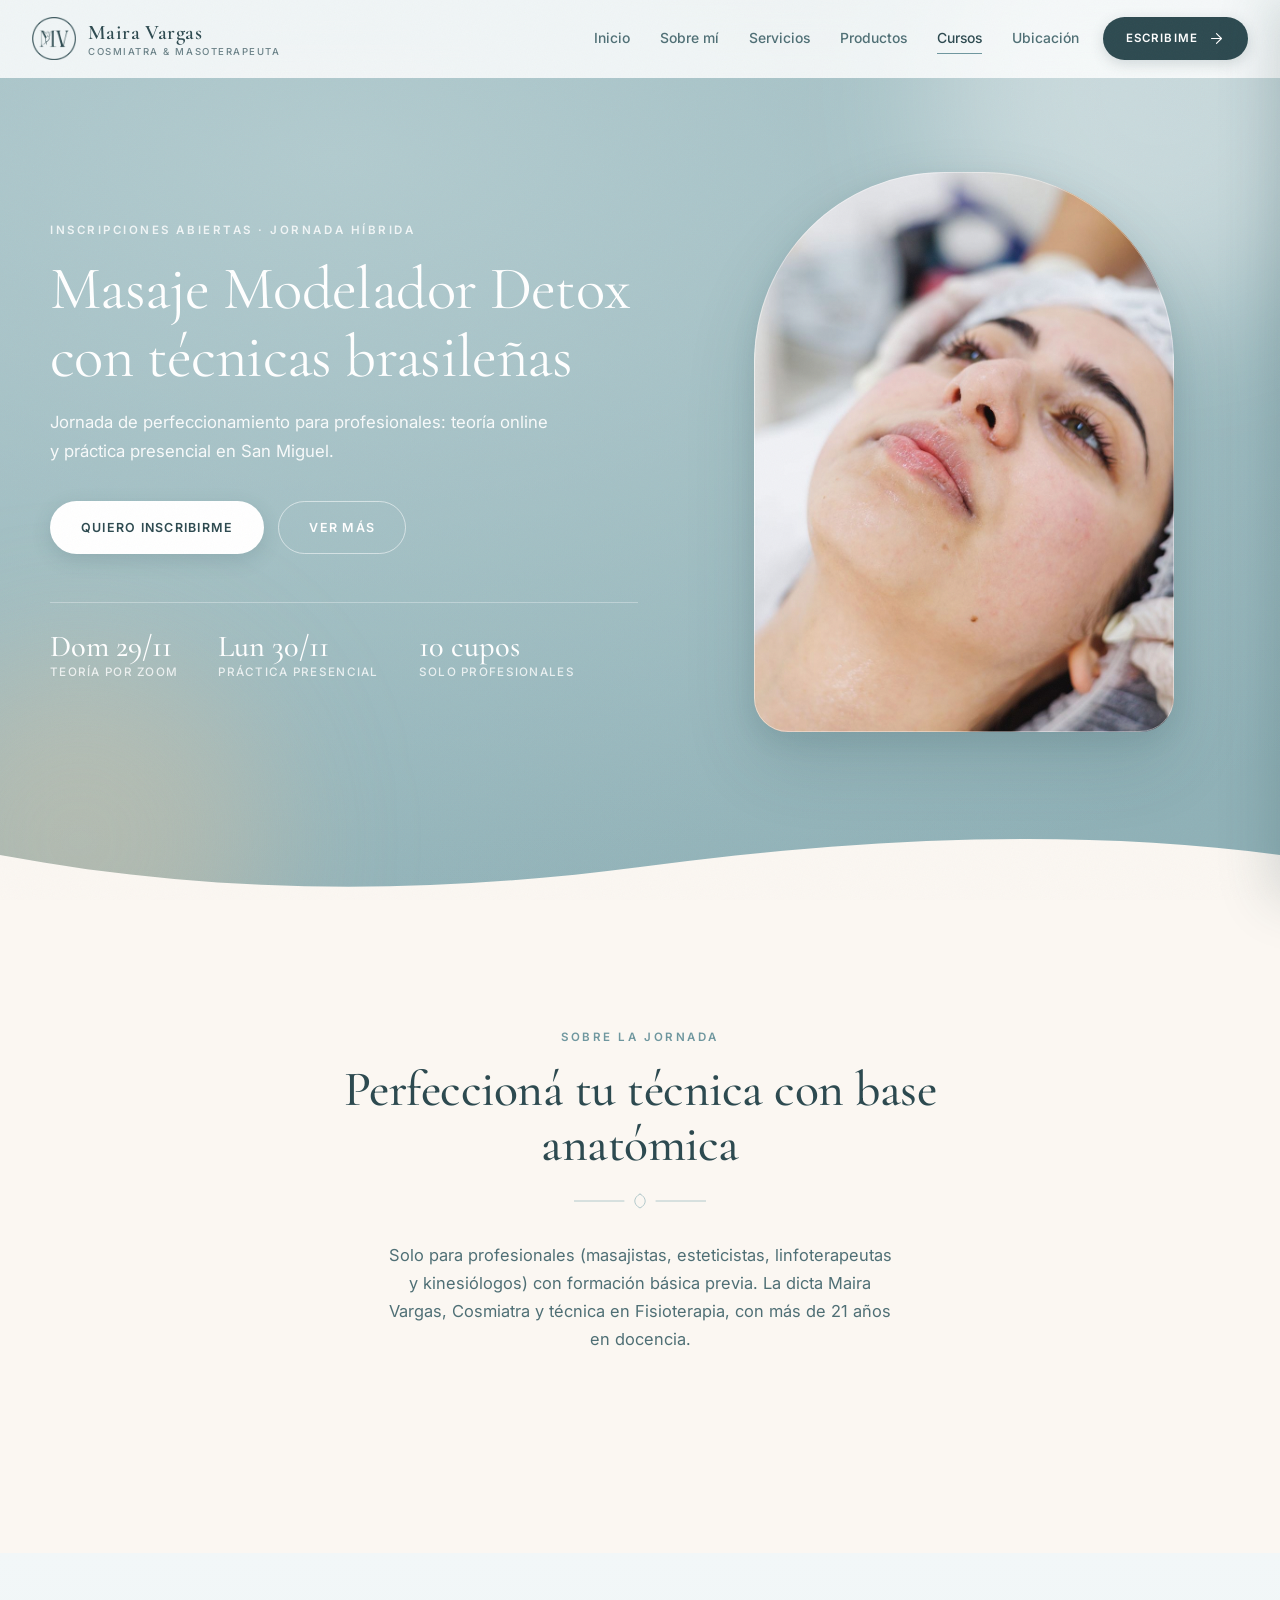
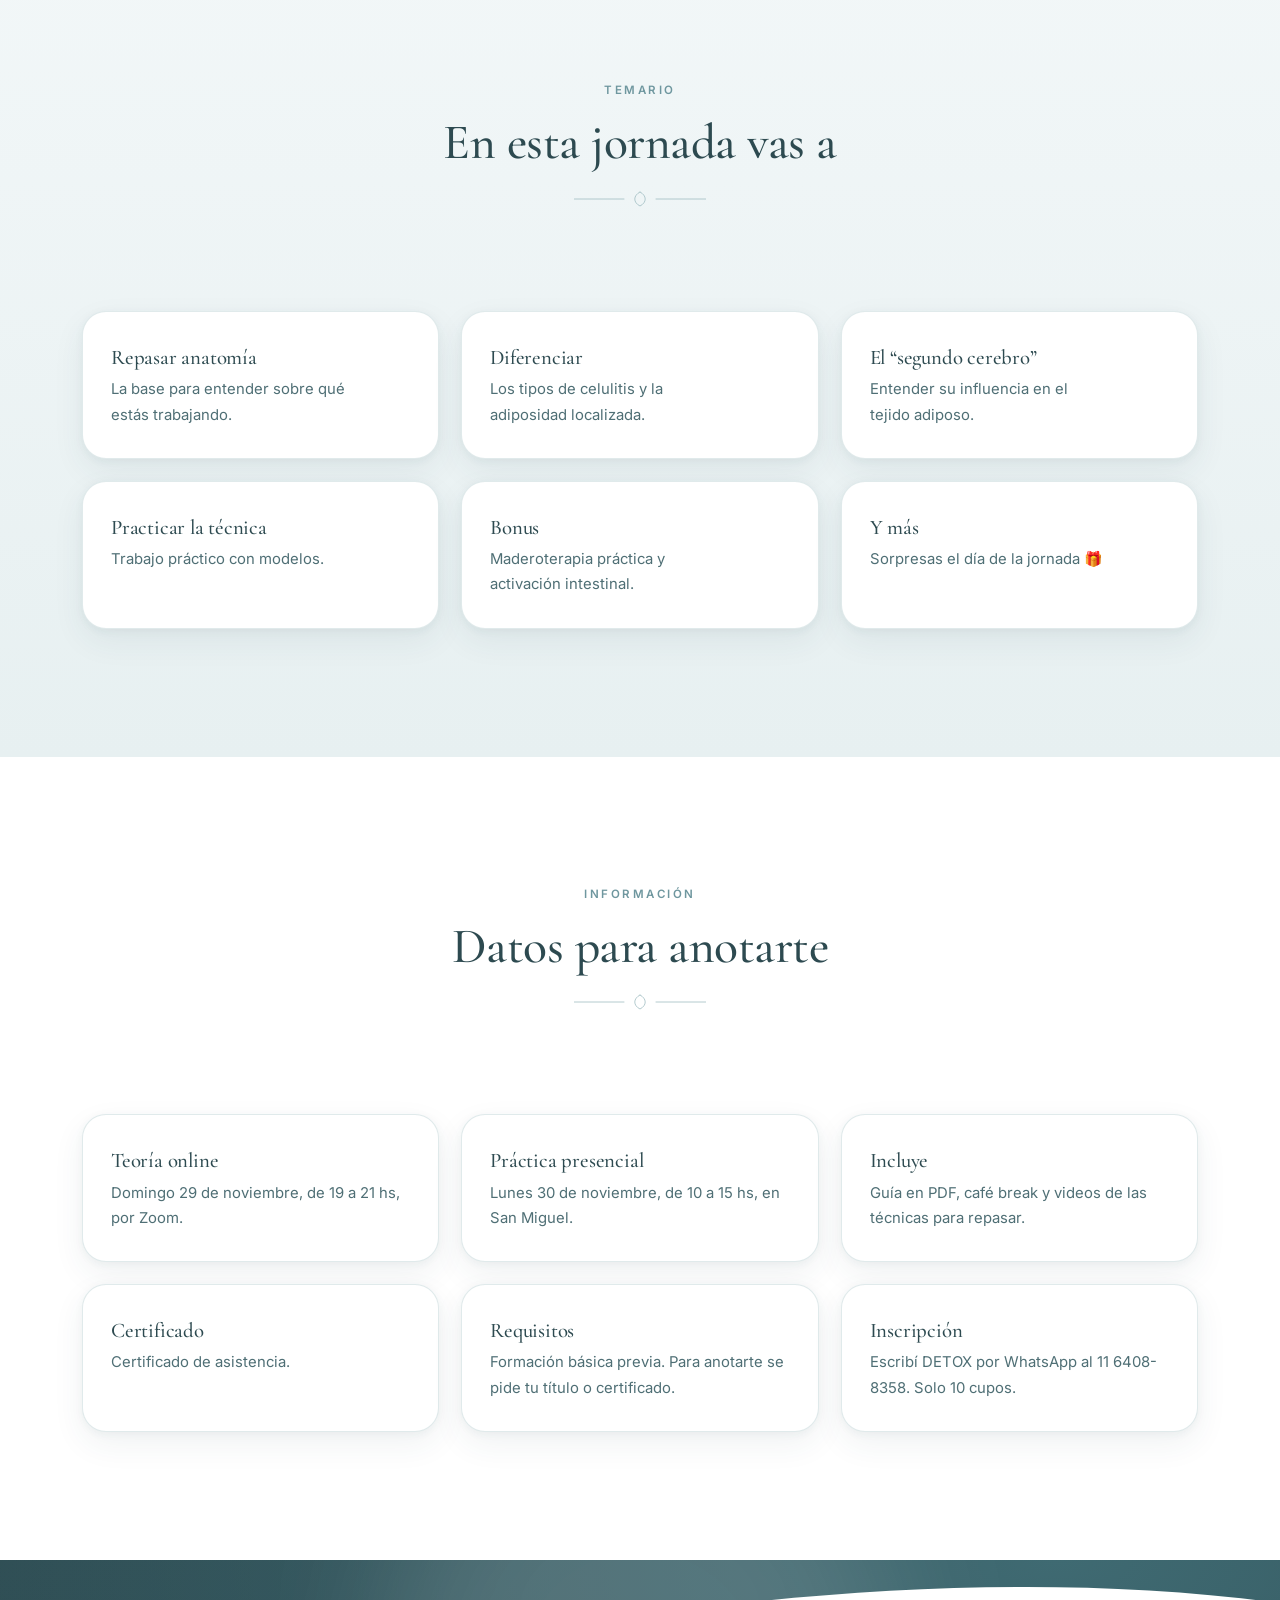
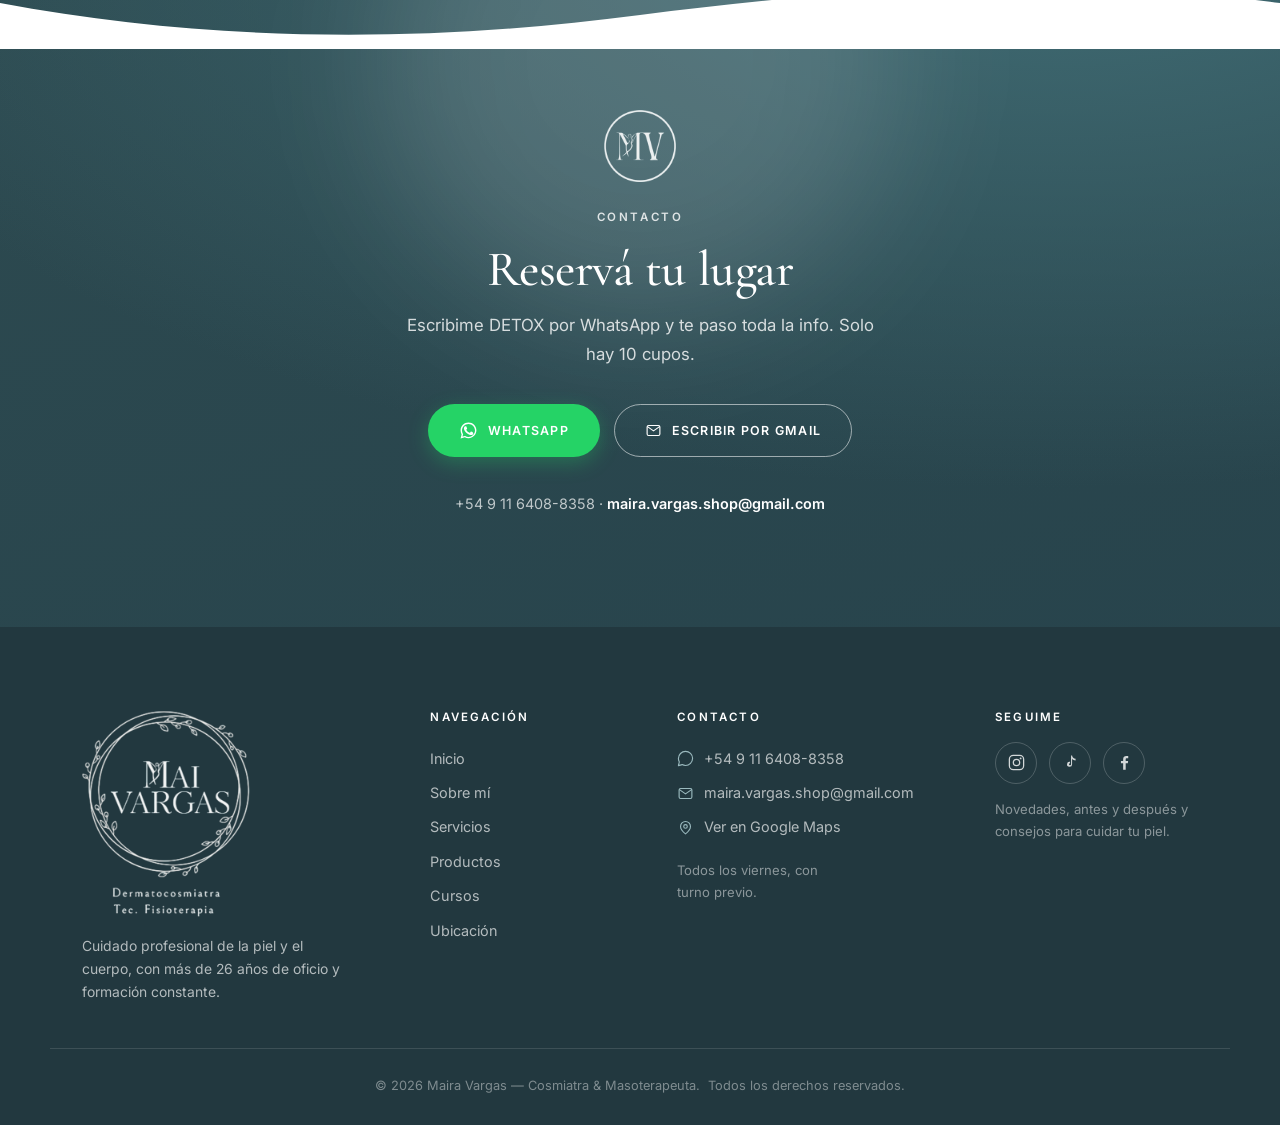
==== Frontend/cursos.html @ 57bb3c00 "Agregar pagina de cursos con la jornada Masaje Modelador Detox Nueva pagina /cursos enlazada desde e" ====
<!doctype html>
<html lang="es-AR">
  <head>
    <meta charset="UTF-8" />
    <meta name="viewport" content="width=device-width, initial-scale=1.0" />
    <title>Masaje Modelador Detox con técnicas brasileñas | Maira Vargas</title>
    <meta name="description" content="Jornada híbrida para profesionales: teoría por Zoom el 29/11 y práctica en San Miguel el 30/11. Solo 10 cupos." />
    <meta name="theme-color" content="#9AB9BE" />
    <link rel="canonical" href="https://mairavargas.netlify.app/cursos" />

    <link rel="icon" href="assets/logo/favicon-32.png" sizes="32x32" />
    <link rel="icon" href="assets/logo/icono-512.png" sizes="512x512" />
    <link rel="apple-touch-icon" href="assets/logo/apple-touch-icon.png" />

    <!-- Vista previa al compartir el link (WhatsApp, Instagram, Facebook) -->
    <meta property="og:type" content="website" />
    <meta property="og:site_name" content="Maira Vargas — Cosmiatra" />
    <meta property="og:url" content="https://mairavargas.netlify.app/cursos" />
    <meta property="og:title" content="Inscripciones abiertas: Masaje Modelador Detox" />
    <meta property="og:description" content="Jornada híbrida para profesionales: teoría por Zoom el 29/11 y práctica en San Miguel el 30/11. Solo 10 cupos." />
    <meta property="og:image" content="https://mairavargas.netlify.app/assets/logo/og.png" />
    <meta property="og:locale" content="es_AR" />
    <meta name="twitter:card" content="summary_large_image" />

    <link rel="preconnect" href="https://fonts.googleapis.com" />
    <link rel="preconnect" href="https://fonts.gstatic.com" crossorigin />
    <link
      href="https://fonts.googleapis.com/css2?family=Cormorant+Garamond:wght@300;400;500;600&family=Inter:wght@400;500;600;700&display=swap"
      rel="stylesheet"
    />
    <link rel="stylesheet" href="css/style.css" />

    <noscript>
      <style>
        .animar {
          opacity: 1 !important;
          transform: none !important;
        }
      </style>
    </noscript>
  </head>

  <body
    data-wa-mensaje="DETOX. ¡Hola Maira! Quiero información sobre la jornada de Masaje Modelador Detox."
    data-mail-asunto="Jornada Masaje Modelador Detox"
  >
    <!-- Barra fina que marca cuánto llevás leído de la página -->
    <div class="progreso" id="progreso" aria-hidden="true"></div>

    <!-- ============ CABECERA ============ -->
    <header class="cabecera" id="cabecera">
      <a href="index.html" class="marca" aria-label="Maira Vargas — inicio">
        <img
          src="assets/logo/mv-marca.png"
          alt=""
          class="marca__iso"
          width="44"
          height="44"
        />
        <span class="marca__texto">
          <strong>Maira Vargas</strong>
          <small>Cosmiatra &amp; Masoterapeuta</small>
        </span>
      </a>

      <nav class="nav-escritorio" aria-label="Principal">
        <a href="index.html#inicio">Inicio</a>
        <a href="index.html#biografia">Sobre mí</a>
        <a href="index.html#servicios">Servicios</a>
        <a href="index.html#productos">Productos</a>
        <a href="cursos.html" class="activo" aria-current="page">Cursos</a>
        <a href="index.html#ubicacion">Ubicación</a>
      </nav>

      <a class="btn btn--chico btn--primario nav-cta" data-wa>
        Escribime
        <svg class="btn__ico" viewBox="0 0 24 24" aria-hidden="true">
          <path d="M5 12h13M12 5l7 7-7 7" />
        </svg>
      </a>

      <button
        class="hamburguesa"
        id="btn-menu"
        aria-label="Abrir menú"
        aria-expanded="false"
        aria-controls="panel-movil"
      >
        <span></span><span></span><span></span>
      </button>
    </header>

    <!-- ============ MENÚ MÓVIL ============ -->
    <aside class="panel-movil" id="panel-movil" aria-label="Menú">
      <button
        class="panel-movil__cerrar"
        id="btn-cerrar"
        aria-label="Cerrar menú"
      >
        <svg viewBox="0 0 24 24" aria-hidden="true">
          <path d="M6 6l12 12M18 6L6 18" />
        </svg>
      </button>
      <nav>
        <a href="index.html#inicio">Inicio</a>
        <a href="index.html#biografia">Sobre mí</a>
        <a href="index.html#servicios">Servicios</a>
        <a href="index.html#productos">Productos</a>
        <a href="cursos.html" class="activo" aria-current="page">Cursos</a>
        <a href="index.html#ubicacion">Ubicación</a>
        <a href="#contacto">Contacto</a>
      </nav>
      <a class="btn btn--primario btn--bloque" data-wa>
        Escribime por WhatsApp
      </a>
      <div class="redes">
        <a
          href="https://www.instagram.com/mai.vargas_/"
          target="_blank"
          rel="noopener"
          aria-label="Instagram de Maira Vargas"
        >
          <svg viewBox="0 0 24 24" aria-hidden="true">
            <rect x="3" y="3" width="18" height="18" rx="5" />
            <circle cx="12" cy="12" r="4" />
            <circle
              cx="17.2"
              cy="6.8"
              r="1.2"
              fill="currentColor"
              stroke="none"
            />
          </svg>
        </a>

        <a
          href="https://www.tiktok.com/@maira.vargas70"
          target="_blank"
          rel="noopener"
          aria-label="TikTok de Maira Vargas"
        >
          <svg viewBox="0 0 24 24" aria-hidden="true">
            <path
              d="M14 3v11.2a3.2 3.2 0 11-2.6-3.15V13a1.3 1.3 0 100 2.6 1.3 1.3 0 001.3-1.3V3h1.3z"
              fill="currentColor"
              stroke="none"
            />
            <path
              d="M14 3c.4 2.4 2 4 4.4 4.2v2.2C16.6 9.3 15 8.6 14 7.5"
              fill="currentColor"
              stroke="none"
            />
          </svg>
        </a>

        <a
          href="https://www.facebook.com/share/17zSzBEvKM/"
          target="_blank"
          rel="noopener"
          aria-label="Facebook de Maira Vargas"
        >
          <svg viewBox="0 0 24 24" aria-hidden="true">
            <path
              d="M13.5 21v-8h2.7l.4-3h-3.1V8.1c0-.9.3-1.5 1.5-1.5h1.7V3.9c-.3 0-1.3-.1-2.4-.1-2.4 0-4 1.5-4 4.1V10H7.5v3h2.8v8h3.2z"
              fill="currentColor"
              stroke="none"
            />
          </svg>
        </a>
      </div>
    </aside>
    <div class="velo" id="velo"></div>

    <main>
      <!-- ============ PORTADA DEL CURSO ============ -->
      <section id="inicio" class="hero hero--curso">
        <span class="mancha mancha--a" aria-hidden="true"></span>
        <span class="mancha mancha--b" aria-hidden="true"></span>

        <div class="hero__inner">
          <div class="hero__texto animar animar--izq">
            <p class="ancla ancla--claro">Inscripciones abiertas · Jornada híbrida</p>
            <h1 data-revelar>Masaje Modelador Detox con técnicas brasileñas</h1>
            <p class="hero__bajada">
              Jornada de perfeccionamiento para profesionales: teoría online y práctica presencial en San Miguel.
            </p>

            <div class="hero__acciones">
              <a class="btn btn--claro" data-wa>Quiero inscribirme</a>
              <a class="btn btn--fantasma" href="#curso">Ver más</a>
            </div>

            <ul class="hero__datos">
              <li><strong>Dom 29/11</strong><span>teoría por Zoom</span></li>
              <li><strong>Lun 30/11</strong><span>práctica presencial</span></li>
              <li><strong>10 cupos</strong><span>solo profesionales</span></li>
            </ul>
          </div>

          <div class="hero__figura animar animar--der">
            <div class="marco" data-parallax="0.05">
              <!-- Foto provisoria: cambiar por la del curso -->
              <img
                src="assets/images/servicios-tratamiento.jpg"
                alt="Tratamiento profesional en camilla"
                width="900"
                height="1350"
                fetchpriority="high"
                decoding="async"
              />
            </div>
          </div>
        </div>

        <svg class="onda onda--abajo" viewBox="0 0 1440 90" preserveAspectRatio="none" aria-hidden="true">
          <path d="M0 90V44c240 40 480 40 720 12s480-40 720-12v46z" />
        </svg>
      </section>

      <!-- ============ SOBRE EL CURSO ============ -->
      <section id="curso" class="banda banda--crema">
        <div class="contenedor">
          <header class="titulo-seccion animar">
            <p class="ancla">Sobre la jornada</p>
            <h2 data-revelar>Perfeccioná tu técnica con base anatómica</h2>
            <svg class="ornamento ornamento--centro" viewBox="0 0 132 16" aria-hidden="true">
              <path d="M0 8h50M82 8h50" pathLength="1" />
              <path d="M66 1c-7 3.5-7 10.5 0 14 7-3.5 7-10.5 0-14z" pathLength="1" />
            </svg>
            <p class="titulo-seccion__bajada">
              Solo para profesionales (masajistas, esteticistas, linfoterapeutas y
              kinesiólogos) con formación básica previa. La dicta Maira Vargas,
              Cosmiatra y técnica en Fisioterapia, con más de 21 años en docencia.
            </p>
          </header>
        </div>
      </section>

      <!-- ============ TEMARIO ============ -->
      <section id="temario" class="banda banda--sage">
        <div class="contenedor">
          <header class="titulo-seccion animar">
            <p class="ancla">Temario</p>
            <h2 data-revelar>En esta jornada vas a</h2>
            <svg class="ornamento ornamento--centro" viewBox="0 0 132 16" aria-hidden="true">
              <path d="M0 8h50M82 8h50" pathLength="1" />
              <path d="M66 1c-7 3.5-7 10.5 0 14 7-3.5 7-10.5 0-14z" pathLength="1" />
            </svg>
          </header>

          <ul class="grilla-servicios">
            <li class="servicio animar animar--sube">
              <h3>Repasar anatomía</h3>
              <p>La base para entender sobre qué estás trabajando.</p>
            </li>
            <li class="servicio animar animar--sube">
              <h3>Diferenciar</h3>
              <p>Los tipos de celulitis y la adiposidad localizada.</p>
            </li>
            <li class="servicio animar animar--sube">
              <h3>El “segundo cerebro”</h3>
              <p>Entender su influencia en el tejido adiposo.</p>
            </li>
            <li class="servicio animar animar--sube">
              <h3>Practicar la técnica</h3>
              <p>Trabajo práctico con modelos.</p>
            </li>
            <li class="servicio animar animar--sube">
              <h3>Bonus</h3>
              <p>Maderoterapia práctica y activación intestinal.</p>
            </li>
            <li class="servicio animar animar--sube">
              <h3>Y más</h3>
              <p>Sorpresas el día de la jornada 🎁</p>
            </li>
          </ul>
        </div>
      </section>

      <!-- ============ DATOS PRÁCTICOS ============ -->
      <section id="datos" class="banda banda--blanca">
        <div class="contenedor">
          <header class="titulo-seccion animar">
            <p class="ancla">Información</p>
            <h2 data-revelar>Datos para anotarte</h2>
            <svg class="ornamento ornamento--centro" viewBox="0 0 132 16" aria-hidden="true">
              <path d="M0 8h50M82 8h50" pathLength="1" />
              <path d="M66 1c-7 3.5-7 10.5 0 14 7-3.5 7-10.5 0-14z" pathLength="1" />
            </svg>
          </header>

          <ul class="grilla-servicios">
            <li class="servicio animar animar--sube">
              <h3>Teoría online</h3>
              <p>Domingo 29 de noviembre, de 19 a 21 hs, por Zoom.</p>
            </li>
            <li class="servicio animar animar--sube">
              <h3>Práctica presencial</h3>
              <p>Lunes 30 de noviembre, de 10 a 15 hs, en San Miguel.</p>
            </li>
            <li class="servicio animar animar--sube">
              <h3>Incluye</h3>
              <p>Guía en PDF, café break y videos de las técnicas para repasar.</p>
            </li>
            <li class="servicio animar animar--sube">
              <h3>Certificado</h3>
              <p>Certificado de asistencia.</p>
            </li>
            <li class="servicio animar animar--sube">
              <h3>Requisitos</h3>
              <p>Formación básica previa. Para anotarte se pide tu título o certificado.</p>
            </li>
            <li class="servicio animar animar--sube">
              <h3>Inscripción</h3>
              <p>Escribí DETOX por WhatsApp al 11 6408-8358. Solo 10 cupos.</p>
            </li>
          </ul>
        </div>
      </section>

      <!-- ============ CONTACTO ============ -->
      <section id="contacto" class="contacto">
        <span class="mancha mancha--e" aria-hidden="true"></span>
        <svg
          class="onda onda--arriba"
          viewBox="0 0 1440 90"
          preserveAspectRatio="none"
          aria-hidden="true"
        >
          <path d="M0 0v46c240-40 480-40 720-12s480 40 720 12V0z" />
        </svg>

        <div class="contacto__inner animar">
          <img
            src="assets/logo/mv-blanco.png"
            alt=""
            class="contacto__iso"
            width="72"
            height="72"
            loading="lazy"
          />
          <p class="ancla ancla--claro">Contacto</p>
          <h2 data-revelar>Reservá tu lugar</h2>
          <p class="contacto__bajada">
            Escribime DETOX por WhatsApp y te paso toda la info. Solo hay 10 cupos.
          </p>

          <div class="contacto__acciones">
            <a class="btn btn--wa" data-wa>
              <svg class="ico-wa" viewBox="0 0 24 24" aria-hidden="true">
                <path
                  d="M17.5 14.4c-.3-.2-1.7-.9-2-1-.3-.1-.5-.1-.7.1-.2.3-.7 1-.9 1.2-.2.2-.3.2-.6.1-1.7-.9-2.9-1.6-4-3.5-.3-.5.3-.5.9-1.6.1-.2 0-.4 0-.5s-.7-1.6-.9-2.2c-.2-.6-.5-.5-.7-.5h-.6c-.2 0-.5.1-.8.4-.3.3-1 1-1 2.5s1.1 2.9 1.2 3.1c.1.2 2.1 3.2 5.1 4.5 1.9.8 2.6.9 3.5.7.6-.1 1.7-.7 1.9-1.3.2-.7.2-1.2.2-1.3-.1-.2-.3-.2-.6-.4z"
                />
                <path
                  d="M12 2C6.5 2 2 6.5 2 12c0 1.8.5 3.4 1.3 4.9L2 22l5.3-1.4c1.4.8 3 1.2 4.7 1.2 5.5 0 10-4.5 10-10S17.5 2 12 2zm0 18.2c-1.5 0-3-.4-4.2-1.2l-.3-.2-3.1.8.8-3-.2-.3C4.2 15 3.8 13.5 3.8 12c0-4.5 3.7-8.2 8.2-8.2s8.2 3.7 8.2 8.2-3.7 8.2-8.2 8.2z"
                />
              </svg>
              WhatsApp
            </a>

            <a class="btn btn--fantasma" data-mail>
              <svg
                class="btn__ico btn__ico--fijo"
                viewBox="0 0 24 24"
                aria-hidden="true"
              >
                <rect x="3" y="5" width="18" height="14" rx="2" />
                <path d="M3.5 6.5l8.5 6 8.5-6" />
              </svg>
              Escribir por Gmail
            </a>
          </div>

          <p class="contacto__pie">
            <span data-wa-texto></span> ·
            <a data-mail class="enlace-claro" data-mail-texto></a>
          </p>
        </div>
      </section>
    </main>

    <!-- ============ PIE ============ -->
    <footer class="pie">
      <div class="contenedor pie__grid">
        <div class="pie__col pie__col--marca">
          <img
            src="assets/logo/completo-blanco.png"
            alt="Maira Vargas — Dermatocosmiatra y Técnica en Fisioterapia"
            class="pie__logo"
            width="420"
            height="517"
            loading="lazy"
          />
          <p class="pie__lema">
            Cuidado profesional de la piel y el cuerpo, con más de 26 años de
            oficio y formación constante.
          </p>
        </div>

        <div class="pie__col">
          <h3>Navegación</h3>
          <a href="index.html#inicio">Inicio</a>
          <a href="index.html#biografia">Sobre mí</a>
          <a href="index.html#servicios">Servicios</a>
          <a href="index.html#productos">Productos</a>
          <a href="cursos.html" class="activo" aria-current="page">Cursos</a>
          <a href="index.html#ubicacion">Ubicación</a>
        </div>

        <div class="pie__col">
          <h3>Contacto</h3>
          <a data-wa class="pie__dato">
            <svg viewBox="0 0 24 24" aria-hidden="true">
              <path
                d="M12 2C6.5 2 2 6.5 2 12c0 1.8.5 3.4 1.3 4.9L2 22l5.3-1.4c1.4.8 3 1.2 4.7 1.2 5.5 0 10-4.5 10-10S17.5 2 12 2z"
              />
            </svg>
            <span data-wa-texto></span>
          </a>
          <a data-mail class="pie__dato">
            <svg viewBox="0 0 24 24" aria-hidden="true">
              <rect x="3" y="5" width="18" height="14" rx="2" />
              <path d="M3.5 6.5l8.5 6 8.5-6" />
            </svg>
            <span data-mail-texto></span>
          </a>
          <a
            class="pie__dato"
            href="https://www.google.com/maps/place/Mai+Vargas+Cosmiatra/@-34.5422822,-58.7144401,15z/data=!4m6!3m5!1s0x95bcbd52ab7d0781:0x49664c89e6472052!8m2!3d-34.5398568!4d-58.7149944!16s%2Fg%2F11nvh8zlq4"
            target="_blank"
            rel="noopener"
          >
            <svg viewBox="0 0 24 24" aria-hidden="true">
              <path
                d="M12 21s7-5.6 7-10.5A7 7 0 005 10.5C5 15.4 12 21 12 21z"
              />
              <circle cx="12" cy="10.5" r="2.5" />
            </svg>
            Ver en Google Maps
          </a>
          <p class="pie__horario">Todos los viernes, con turno previo.</p>
        </div>

        <div class="pie__col">
          <h3>Seguime</h3>
          <div class="redes">
            <a
              href="https://www.instagram.com/mai.vargas_/"
              target="_blank"
              rel="noopener"
              aria-label="Instagram de Maira Vargas"
            >
              <svg viewBox="0 0 24 24" aria-hidden="true">
                <rect x="3" y="3" width="18" height="18" rx="5" />
                <circle cx="12" cy="12" r="4" />
                <circle
                  cx="17.2"
                  cy="6.8"
                  r="1.2"
                  fill="currentColor"
                  stroke="none"
                />
              </svg>
            </a>

            <a
              href="https://www.tiktok.com/@maira.vargas70"
              target="_blank"
              rel="noopener"
              aria-label="TikTok de Maira Vargas"
            >
              <svg viewBox="0 0 24 24" aria-hidden="true">
                <path
                  d="M14 3v11.2a3.2 3.2 0 11-2.6-3.15V13a1.3 1.3 0 100 2.6 1.3 1.3 0 001.3-1.3V3h1.3z"
                  fill="currentColor"
                  stroke="none"
                />
                <path
                  d="M14 3c.4 2.4 2 4 4.4 4.2v2.2C16.6 9.3 15 8.6 14 7.5"
                  fill="currentColor"
                  stroke="none"
                />
              </svg>
            </a>

            <!-- FACEBOOK: reemplazar el "#" de abajo por la URL del perfil -->
            <a
              href="https://www.facebook.com/share/17zSzBEvKM/"
              target="_blank"
              rel="noopener"
              aria-label="Facebook de Maira Vargas"
            >
              <svg viewBox="0 0 24 24" aria-hidden="true">
                <path
                  d="M13.5 21v-8h2.7l.4-3h-3.1V8.1c0-.9.3-1.5 1.5-1.5h1.7V3.9c-.3 0-1.3-.1-2.4-.1-2.4 0-4 1.5-4 4.1V10H7.5v3h2.8v8h3.2z"
                  fill="currentColor"
                  stroke="none"
                />
              </svg>
            </a>
          </div>
          <p class="pie__horario">
            Novedades, antes y después y consejos para cuidar tu piel.
          </p>
        </div>
      </div>

      <div class="pie__legal">
        <span
          >© <span id="anio"></span> Maira Vargas — Cosmiatra &amp;
          Masoterapeuta.</span
        >
        <span>Todos los derechos reservados.</span>
      </div>
    </footer>

    <!-- Botón flotante de WhatsApp -->
    <a class="wa-flotante" data-wa aria-label="Escribir por WhatsApp">
      <svg viewBox="0 0 24 24" aria-hidden="true">
        <path
          d="M17.5 14.4c-.3-.2-1.7-.9-2-1-.3-.1-.5-.1-.7.1-.2.3-.7 1-.9 1.2-.2.2-.3.2-.6.1-1.7-.9-2.9-1.6-4-3.5-.3-.5.3-.5.9-1.6.1-.2 0-.4 0-.5s-.7-1.6-.9-2.2c-.2-.6-.5-.5-.7-.5h-.6c-.2 0-.5.1-.8.4-.3.3-1 1-1 2.5s1.1 2.9 1.2 3.1c.1.2 2.1 3.2 5.1 4.5 1.9.8 2.6.9 3.5.7.6-.1 1.7-.7 1.9-1.3.2-.7.2-1.2.2-1.3-.1-.2-.3-.2-.6-.4z"
        />
        <path
          d="M12 2C6.5 2 2 6.5 2 12c0 1.8.5 3.4 1.3 4.9L2 22l5.3-1.4c1.4.8 3 1.2 4.7 1.2 5.5 0 10-4.5 10-10S17.5 2 12 2zm0 18.2c-1.5 0-3-.4-4.2-1.2l-.3-.2-3.1.8.8-3-.2-.3C4.2 15 3.8 13.5 3.8 12c0-4.5 3.7-8.2 8.2-8.2s8.2 3.7 8.2 8.2-3.7 8.2-8.2 8.2z"
        />
      </svg>
    </a>

    <script src="js/script.js"></script>
  </body>
</html>
---- Frontend/css/style.css ----
/* ============================================================
   MAI VARGAS — hoja de estilos
   Paleta y tipografías tomadas del logo de la marca.
   Para cambiar colores, tocar solamente el bloque :root
   ============================================================ */

:root {
  /* --- Marca --- */
  --sage: #9ab9be;          /* color base del logo */
  --sage-claro: #c3d8db;
  --sage-suave: #e7f0f1;
  --sage-niebla: #f2f7f8;
  --sage-hondo: #6f979f;

  /* --- Tintas --- */
  --tinta: #2d4a50;         /* texto fuerte / verde petróleo */
  --tinta-media: #4f6f75;
  --tinta-suave: #6b8288;

  /* --- Cálidos --- */
  --arena: #dfc3a0;
  --arena-clara: #f0e2d0;
  --terracota: #c08a67;
  --terracota-hondo: #a8734f;

  /* --- Neutros --- */
  --crema: #fbf7f2;
  --crema-calida: #f8f0e7;
  --blanco: #ffffff;

  /* --- Sistema --- */
  --wa: #25d366;
  --wa-hondo: #1eb85a;

  --serif: "Cormorant Garamond", Georgia, "Times New Roman", serif;
  --sans: "Inter", -apple-system, BlinkMacSystemFont, "Segoe UI", sans-serif;

  --r-chico: 14px;
  --r-medio: 24px;
  --r-grande: 34px;

  --sombra-suave: 0 2px 8px rgba(45, 74, 80, 0.05),
    0 12px 32px rgba(45, 74, 80, 0.07);
  --sombra-media: 0 4px 14px rgba(45, 74, 80, 0.08),
    0 20px 48px rgba(45, 74, 80, 0.1);
  --sombra-alta: 0 8px 24px rgba(45, 74, 80, 0.12),
    0 32px 70px rgba(45, 74, 80, 0.16);

  --ancho: 1180px;
  --cabecera-h: 78px;
}

/* ============ RESET ============ */
*,
*::before,
*::after {
  margin: 0;
  padding: 0;
  box-sizing: border-box;
}

html {
  scroll-behavior: smooth;
  scroll-padding-top: calc(var(--cabecera-h) + 16px);
  -webkit-text-size-adjust: 100%;
}

body {
  font-family: var(--sans);
  font-size: 16px;
  line-height: 1.7;
  color: var(--tinta-media);
  background: var(--crema);
  overflow-x: hidden;
  -webkit-font-smoothing: antialiased;
}

img {
  max-width: 100%;
  display: block;
}

a {
  color: inherit;
  text-decoration: none;
}

ul {
  list-style: none;
}

svg {
  fill: none;
  stroke: currentColor;
  stroke-width: 1.6;
  stroke-linecap: round;
  stroke-linejoin: round;
}

::selection {
  background: var(--sage);
  color: var(--blanco);
}

/* ============ TIPOGRAFÍA ============ */
h1,
h2,
h3 {
  font-family: var(--serif);
  color: var(--tinta);
  font-weight: 500;
  line-height: 1.12;
  letter-spacing: -0.01em;
}

h1 {
  font-size: clamp(3rem, 7vw, 5.2rem);
  font-weight: 400;
}

h2 {
  font-size: clamp(2rem, 4.2vw, 3.1rem);
}

h3 {
  font-size: 1.3rem;
}

p {
  text-wrap: pretty;
}

strong {
  color: var(--tinta);
  font-weight: 600;
}

/* Etiqueta chiquita arriba de los títulos */
.ancla {
  font-size: 0.72rem;
  font-weight: 600;
  letter-spacing: 0.22em;
  text-transform: uppercase;
  color: var(--sage-hondo);
  margin-bottom: 0.9rem;
}

.ancla--claro {
  color: rgba(255, 255, 255, 0.82);
}

/* Adorno: línea — hoja — línea */
.ornamento {
  width: 132px;
  height: 16px;
  margin: 1.25rem 0 1.5rem;
  color: var(--sage);
  opacity: 0.75;
  stroke-width: 1;
}

.ornamento--centro {
  margin-left: auto;
  margin-right: auto;
}

/* ============ LAYOUT ============ */
.contenedor {
  width: 100%;
  max-width: var(--ancho);
  margin: 0 auto;
  padding: 0 32px;
}

.banda {
  position: relative;
  padding: clamp(72px, 10vw, 130px) 0;
  overflow: hidden;
}

.banda--crema {
  background: var(--crema);
}

.banda--crema-calida {
  background: linear-gradient(170deg, var(--crema) 0%, var(--crema-calida) 100%);
}

.banda--sage {
  background: linear-gradient(180deg, var(--sage-niebla) 0%, var(--sage-suave) 100%);
}

.banda--blanca {
  background: var(--blanco);
}

/* Manchas de color difuminadas que le dan profundidad al fondo */
.mancha {
  position: absolute;
  border-radius: 50%;
  filter: blur(70px);
  pointer-events: none;
  z-index: 0;
}

.mancha--a {
  width: 460px;
  height: 460px;
  top: -140px;
  right: -110px;
  background: rgba(255, 255, 255, 0.42);
}

.mancha--b {
  width: 380px;
  height: 380px;
  bottom: -130px;
  left: -110px;
  background: rgba(223, 195, 160, 0.38);
}

.mancha--c {
  width: 420px;
  height: 420px;
  top: 8%;
  left: -160px;
  background: rgba(223, 195, 160, 0.3);
}

.mancha--d {
  width: 400px;
  height: 400px;
  bottom: -120px;
  right: -140px;
  background: rgba(154, 185, 190, 0.32);
}

.mancha--e {
  width: 520px;
  height: 520px;
  top: -160px;
  left: 50%;
  margin-left: -260px;
  background: rgba(255, 255, 255, 0.14);
}

/* Ondas que separan las bandas de color */
.onda {
  position: absolute;
  left: 0;
  width: 100%;
  height: 90px;
  fill: var(--crema);
  stroke: none;
  z-index: 2;
}

.onda--abajo {
  bottom: -1px;
}

.onda--arriba {
  top: -1px;
  transform: scaleY(-1);
  fill: var(--blanco);
}

/* ============ BOTONES ============ */
.btn {
  display: inline-flex;
  align-items: center;
  justify-content: center;
  gap: 10px;
  padding: 15px 30px;
  border: 1px solid transparent;
  border-radius: 999px;
  font-family: var(--sans);
  font-size: 0.78rem;
  font-weight: 600;
  letter-spacing: 0.1em;
  text-transform: uppercase;
  cursor: pointer;
  white-space: nowrap;
  transition:
    background-color 0.28s ease,
    border-color 0.28s ease,
    color 0.28s ease,
    transform 0.28s ease,
    box-shadow 0.28s ease;
}

.btn__ico {
  width: 17px;
  height: 17px;
  flex-shrink: 0;
  transition: transform 0.32s ease;
}

.btn:hover .btn__ico:not(.btn__ico--fijo) {
  transform: translateX(5px);
}

.ico-wa {
  width: 19px;
  height: 19px;
  flex-shrink: 0;
  fill: currentColor;
  stroke: none;
}

.btn--chico {
  padding: 11px 22px;
  font-size: 0.72rem;
}

.btn--bloque {
  width: 100%;
}

/* Principal: verde petróleo lleno */
.btn--primario {
  background: var(--tinta);
  color: var(--blanco);
  box-shadow: 0 4px 14px rgba(45, 74, 80, 0.18);
}

.btn--primario:hover {
  background: var(--sage-hondo);
  transform: translateY(-2px);
  box-shadow: 0 10px 26px rgba(45, 74, 80, 0.26);
}

/* Suave: fondo claro con borde */
.btn--suave {
  background: var(--blanco);
  color: var(--tinta);
  border-color: var(--sage-claro);
}

.btn--suave:hover {
  background: var(--sage-niebla);
  border-color: var(--sage);
  transform: translateY(-2px);
}

/* Claro: para usar arriba del fondo sage del hero */
.btn--claro {
  background: var(--blanco);
  color: var(--tinta);
  box-shadow: 0 6px 20px rgba(45, 74, 80, 0.16);
}

.btn--claro:hover {
  background: var(--crema);
  transform: translateY(-2px);
  box-shadow: 0 12px 30px rgba(45, 74, 80, 0.24);
}

/* Fantasma: contorno, sobre fondos oscuros */
.btn--fantasma {
  background: transparent;
  color: var(--blanco);
  border-color: rgba(255, 255, 255, 0.55);
}

.btn--fantasma:hover {
  background: rgba(255, 255, 255, 0.14);
  border-color: var(--blanco);
  transform: translateY(-2px);
}

.btn--wa {
  background: var(--wa);
  color: var(--blanco);
  box-shadow: 0 6px 20px rgba(37, 211, 102, 0.3);
}

.btn--wa:hover {
  background: var(--wa-hondo);
  transform: translateY(-2px);
  box-shadow: 0 12px 30px rgba(37, 211, 102, 0.4);
}

/* Enlace de texto con subrayado animado */
.enlace-suave,
.enlace-claro {
  color: var(--tinta);
  font-weight: 600;
  cursor: pointer;
  background-image: linear-gradient(currentColor, currentColor);
  background-size: 0% 1px;
  background-position: 0 100%;
  background-repeat: no-repeat;
  transition: background-size 0.35s ease;
}

.enlace-claro {
  color: var(--blanco);
}

.enlace-suave:hover,
.enlace-claro:hover {
  background-size: 100% 1px;
}

/* ============ CABECERA ============ */
.cabecera {
  position: fixed;
  inset: 0 0 auto 0;
  height: var(--cabecera-h);
  display: flex;
  align-items: center;
  gap: 24px;
  padding: 0 32px;
  background: rgba(255, 255, 255, 0.82);
  backdrop-filter: blur(14px);
  -webkit-backdrop-filter: blur(14px);
  border-bottom: 1px solid transparent;
  z-index: 100;
  transition:
    background-color 0.3s ease,
    border-color 0.3s ease,
    box-shadow 0.3s ease;
}

.cabecera.pegada {
  background: rgba(255, 255, 255, 0.94);
  border-bottom-color: rgba(154, 185, 190, 0.32);
  box-shadow: 0 4px 24px rgba(45, 74, 80, 0.07);
}

.marca {
  display: flex;
  align-items: center;
  gap: 12px;
  margin-right: auto;
}

.marca__iso {
  width: 44px;
  height: 44px;
  object-fit: contain;
  transition: transform 0.4s ease;
}

.marca:hover .marca__iso {
  transform: rotate(-8deg) scale(1.06);
}

.marca__texto {
  display: flex;
  flex-direction: column;
  line-height: 1.25;
}

.marca__texto strong {
  font-family: var(--serif);
  font-size: 1.3rem;
  font-weight: 600;
  color: var(--tinta);
  letter-spacing: 0.02em;
}

.marca__texto small {
  font-size: 0.6rem;
  font-weight: 500;
  letter-spacing: 0.16em;
  text-transform: uppercase;
  color: var(--tinta-suave);
}

.nav-escritorio {
  display: flex;
  gap: 30px;
}

.nav-escritorio a {
  position: relative;
  font-size: 0.87rem;
  font-weight: 500;
  color: var(--tinta-media);
  padding: 4px 0;
  transition: color 0.25s ease;
}

.nav-escritorio a::after {
  content: "";
  position: absolute;
  left: 0;
  bottom: 0;
  width: 0;
  height: 1.5px;
  background: var(--sage-hondo);
  transition: width 0.3s ease;
}

.nav-escritorio a:hover {
  color: var(--tinta);
}

.nav-escritorio a:hover::after {
  width: 100%;
}

/* Hamburguesa */
.hamburguesa {
  display: none;
  flex-direction: column;
  gap: 5px;
  background: none;
  border: none;
  cursor: pointer;
  padding: 6px;
}

.hamburguesa span {
  display: block;
  width: 25px;
  height: 1.8px;
  background: var(--tinta);
  border-radius: 2px;
  transition: transform 0.35s ease, opacity 0.25s ease;
}

.hamburguesa[aria-expanded="true"] span:nth-child(1) {
  transform: translateY(6.8px) rotate(45deg);
}

.hamburguesa[aria-expanded="true"] span:nth-child(2) {
  opacity: 0;
}

.hamburguesa[aria-expanded="true"] span:nth-child(3) {
  transform: translateY(-6.8px) rotate(-45deg);
}

/* ============ MENÚ MÓVIL ============ */
.panel-movil {
  position: fixed;
  top: 0;
  right: 0;
  width: min(320px, 84vw);
  height: 100vh;
  height: 100dvh; /* en Safari iOS, 100% / 100vh no sigue el achique de la barra de URL y deja un hueco arriba */
  background: var(--blanco);
  box-shadow: -10px 0 50px rgba(45, 74, 80, 0.18);
  z-index: 200;
  padding: 88px 30px 32px;
  display: flex;
  flex-direction: column;
  gap: 28px;
  overflow-y: auto;
  -webkit-overflow-scrolling: touch;
  overscroll-behavior: contain;
  transform: translateX(100%);
  transition: transform 0.42s cubic-bezier(0.4, 0, 0.2, 1);
}

.panel-movil.abierto {
  transform: translateX(0);
}

.panel-movil nav {
  display: flex;
  flex-direction: column;
}

.panel-movil nav a {
  font-family: var(--serif);
  font-size: 1.5rem;
  color: var(--tinta);
  padding: 13px 0;
  border-bottom: 1px solid var(--sage-suave);
  transition: color 0.2s ease, padding-left 0.25s ease;
}

.panel-movil nav a:hover {
  color: var(--sage-hondo);
  padding-left: 8px;
}

.panel-movil__cerrar {
  position: absolute;
  top: 22px;
  right: 22px;
  width: 40px;
  height: 40px;
  display: grid;
  place-items: center;
  background: var(--sage-niebla);
  border: none;
  border-radius: 50%;
  color: var(--tinta);
  cursor: pointer;
  transition: background-color 0.25s ease;
}

.panel-movil__cerrar:hover {
  background: var(--sage-suave);
}

.panel-movil__cerrar svg {
  width: 18px;
  height: 18px;
}

.velo {
  position: fixed;
  inset: 0;
  background: rgba(45, 74, 80, 0.42);
  backdrop-filter: blur(3px);
  z-index: 150;
  opacity: 0;
  pointer-events: none;
  transition: opacity 0.4s ease;
}

.velo.activo {
  opacity: 1;
  pointer-events: auto;
}

/* ============ HERO ============ */
.hero {
  position: relative;
  min-height: 100svh;
  display: flex;
  align-items: center;
  padding: calc(var(--cabecera-h) + 56px) 32px 130px;
  background:
    radial-gradient(120% 90% at 15% 10%, #b2cbcf 0%, transparent 55%),
    linear-gradient(155deg, var(--sage) 0%, #86aab1 100%);
  overflow: hidden;
}

.hero__inner {
  position: relative;
  z-index: 1;
  width: 100%;
  max-width: var(--ancho);
  margin: 0 auto;
  display: grid;
  grid-template-columns: 1.05fr 0.95fr;
  align-items: center;
  gap: 60px;
}

.hero__texto h1 {
  color: var(--blanco);
  margin-bottom: 1.1rem;
}

/* Página de cursos: el nombre del curso suele ser largo */
.hero--curso h1 {
  font-size: clamp(2.4rem, 5vw, 3.8rem);
}

.hero__bajada {
  max-width: 46ch;
  font-size: 1.05rem;
  color: rgba(255, 255, 255, 0.92);
  margin-bottom: 2.2rem;
}

.hero__acciones {
  display: flex;
  flex-wrap: wrap;
  gap: 14px;
  margin-bottom: 3rem;
}

.hero__datos {
  display: flex;
  flex-wrap: wrap;
  gap: 14px 40px;
  padding-top: 1.7rem;
  border-top: 1px solid rgba(255, 255, 255, 0.32);
}

.hero__datos li {
  display: flex;
  flex-direction: column;
}

.hero__datos strong {
  font-family: var(--serif);
  font-size: 1.9rem;
  font-weight: 500;
  color: var(--blanco);
  line-height: 1.1;
}

.hero__datos span {
  font-size: 0.73rem;
  font-weight: 500;
  letter-spacing: 0.11em;
  text-transform: uppercase;
  color: rgba(255, 255, 255, 0.78);
}

.hero__figura {
  position: relative;
  justify-self: center;
}

/* Marco de las fotos: borde offset de color detrás de la imagen */
.marco {
  position: relative;
  border-radius: 190px 190px var(--r-grande) var(--r-grande);
  overflow: hidden;
  box-shadow: var(--sombra-alta);
  max-width: 420px;
}

.marco::after {
  content: "";
  position: absolute;
  inset: 0;
  border-radius: inherit;
  border: 1px solid rgba(255, 255, 255, 0.4);
  pointer-events: none;
}

.marco img {
  width: 100%;
  height: 100%;
  object-fit: cover;
  aspect-ratio: 3 / 4;
  transition: transform 0.8s cubic-bezier(0.2, 0.6, 0.3, 1);
}

.marco:not(.carrusel):hover img {
  transform: scale(1.04);
}

/* Variantes con marco de color desplazado */
.marco--sand,
.marco--sage {
  border-radius: var(--r-grande);
}

.marco--sand::before,
.marco--sage::before {
  content: "";
  position: absolute;
  inset: 0;
  z-index: -1;
}

.duo__figura {
  position: relative;
}

.duo__figura::before {
  content: "";
  position: absolute;
  inset: 22px -22px -22px 22px;
  border-radius: var(--r-grande);
  border: 1px solid var(--sage);
  opacity: 0.5;
  z-index: 0;
}

.duo__figura .marco {
  position: relative;
  z-index: 1;
}

/* ============ BLOQUE DE 2 COLUMNAS ============ */
.duo {
  position: relative;
  z-index: 1;
  display: grid;
  grid-template-columns: 0.95fr 1.05fr;
  align-items: center;
  gap: clamp(40px, 6vw, 84px);
}

.duo--invertido .duo__figura {
  order: 2;
}

.duo--invertido .duo__figura::before {
  inset: 22px 22px -22px -22px;
}

.duo__texto p {
  margin-bottom: 1.1rem;
  max-width: 52ch;
}

.duo__texto .btn {
  margin-top: 1rem;
}

.valores {
  display: flex;
  flex-direction: column;
  gap: 12px;
  margin-top: 1.8rem;
}

.valores li {
  display: flex;
  align-items: center;
  gap: 12px;
  font-size: 0.93rem;
  font-weight: 500;
  color: var(--tinta);
}

.valores svg {
  width: 20px;
  height: 20px;
  flex-shrink: 0;
  color: var(--terracota);
}

/* ============ TÍTULO DE SECCIÓN ============ */
.titulo-seccion {
  position: relative;
  z-index: 1;
  text-align: center;
  max-width: 640px;
  margin: 0 auto clamp(48px, 6vw, 72px);
}

.titulo-seccion__bajada {
  font-size: 1.03rem;
  max-width: 52ch;
  margin: 0 auto;
}

/* ============ SERVICIOS ============ */
.grilla-servicios {
  position: relative;
  z-index: 1;
  display: grid;
  grid-template-columns: repeat(auto-fit, minmax(272px, 1fr));
  gap: 22px;
}

.servicio {
  position: relative;
  background: var(--blanco);
  border: 1px solid rgba(154, 185, 190, 0.3);
  border-radius: var(--r-medio);
  padding: 34px 28px 30px;
  box-shadow: var(--sombra-suave);
  overflow: hidden;
  transition:
    transform 0.35s ease,
    box-shadow 0.35s ease,
    border-color 0.35s ease;
}

/* Franja de color que aparece arriba al pasar el mouse */
.servicio::before {
  content: "";
  position: absolute;
  inset: 0 0 auto 0;
  height: 3px;
  background: linear-gradient(90deg, var(--sage), var(--arena));
  transform: scaleX(0);
  transform-origin: left;
  transition: transform 0.4s ease;
}

.servicio:hover {
  transform: translateY(-6px);
  box-shadow: var(--sombra-media);
  border-color: var(--sage-claro);
}

.servicio:hover::before {
  transform: scaleX(1);
}

.servicio__ico {
  display: grid;
  place-items: center;
  width: 52px;
  height: 52px;
  margin-bottom: 20px;
  border-radius: 50%;
  background: var(--sage-niebla);
  color: var(--sage-hondo);
  transition: background-color 0.35s ease, color 0.35s ease;
}

.servicio:hover .servicio__ico {
  background: var(--sage);
  color: var(--blanco);
}

.servicio__ico svg {
  width: 25px;
  height: 25px;
}

.servicio h3 {
  margin-bottom: 0.5rem;
}

.servicio p {
  font-size: 0.93rem;
  margin: 0;
}

.grilla-servicios__pie {
  position: relative;
  z-index: 1;
  text-align: center;
  margin-top: 42px;
  font-size: 1rem;
}

/* ============ UBICACIÓN ============ */
.mapa {
  position: relative;
  z-index: 1;
  display: grid;
  grid-template-columns: 1.55fr 1fr;
  gap: 28px;
  align-items: stretch;
}

.mapa__marco {
  border-radius: var(--r-medio);
  overflow: hidden;
  box-shadow: var(--sombra-media);
  border: 1px solid rgba(154, 185, 190, 0.35);
  min-height: 380px;
}

.mapa__marco iframe {
  width: 100%;
  height: 100%;
  min-height: 380px;
  border: 0;
  display: block;
  filter: saturate(0.85);
}

.mapa__ficha {
  display: flex;
  flex-direction: column;
  gap: 14px;
  justify-content: center;
  padding: 38px 32px;
  background: linear-gradient(165deg, var(--sage-niebla), var(--sage-suave));
  border: 1px solid rgba(154, 185, 190, 0.35);
  border-radius: var(--r-medio);
}

.mapa__ficha h3 {
  font-size: 1.55rem;
}

.mapa__nota {
  font-size: 0.95rem;
  margin-bottom: 6px;
}

/* ============ CONTACTO ============ */
.contacto {
  position: relative;
  padding: clamp(96px, 12vw, 150px) 32px clamp(76px, 9vw, 110px);
  background:
    radial-gradient(100% 80% at 50% 0%, #3f6a72 0%, transparent 60%),
    linear-gradient(160deg, var(--tinta) 0%, #24404a 100%);
  text-align: center;
  overflow: hidden;
}

.contacto__inner {
  position: relative;
  z-index: 1;
  max-width: 680px;
  margin: 0 auto;
  display: flex;
  flex-direction: column;
  align-items: center;
}

.contacto__iso {
  width: 72px;
  height: 72px;
  object-fit: contain;
  opacity: 0.9;
  margin-bottom: 1.6rem;
}

.contacto h2 {
  color: var(--blanco);
  margin-bottom: 0.9rem;
}

.contacto__bajada {
  color: rgba(255, 255, 255, 0.8);
  font-size: 1.05rem;
  margin-bottom: 2.2rem;
  max-width: 44ch;
}

.contacto__acciones {
  display: flex;
  flex-wrap: wrap;
  gap: 14px;
  justify-content: center;
}

.contacto__pie {
  margin-top: 2.2rem;
  font-size: 0.9rem;
  color: rgba(255, 255, 255, 0.7);
}

/* ============ PIE ============ */
.pie {
  background: #22383f;
  color: rgba(255, 255, 255, 0.66);
  padding: clamp(56px, 7vw, 84px) 0 28px;
  font-size: 0.9rem;
}

.pie__grid {
  display: grid;
  grid-template-columns: 1.5fr 1fr 1.35fr 1fr;
  gap: 44px;
  padding-bottom: 44px;
  border-bottom: 1px solid rgba(255, 255, 255, 0.12);
}

.pie__logo {
  width: 168px;
  height: auto;
  margin-bottom: 18px;
  opacity: 0.95;
}

.pie__lema {
  max-width: 30ch;
  font-size: 0.87rem;
  line-height: 1.65;
}

.pie__col h3 {
  font-family: var(--sans);
  font-size: 0.72rem;
  font-weight: 600;
  letter-spacing: 0.19em;
  text-transform: uppercase;
  color: var(--blanco);
  margin-bottom: 18px;
}

.pie__col > a {
  display: block;
  padding: 5px 0;
  transition: color 0.22s ease, transform 0.22s ease;
}

.pie__col > a:hover {
  color: var(--sage-claro);
  transform: translateX(3px);
}

.pie__dato {
  display: flex !important;
  align-items: center;
  gap: 10px;
  cursor: pointer;
}

.pie__dato svg {
  width: 17px;
  height: 17px;
  flex-shrink: 0;
  color: var(--sage);
}

.pie__horario {
  margin-top: 14px;
  font-size: 0.82rem;
  color: rgba(255, 255, 255, 0.48);
  max-width: 28ch;
}

.redes {
  display: flex;
  gap: 12px;
}

.redes a {
  display: grid;
  place-items: center;
  width: 42px;
  height: 42px;
  border-radius: 50%;
  border: 1px solid rgba(255, 255, 255, 0.2);
  color: rgba(255, 255, 255, 0.8);
  transition:
    background-color 0.28s ease,
    border-color 0.28s ease,
    color 0.28s ease,
    transform 0.28s ease;
}

.redes a:hover {
  background: var(--sage);
  border-color: var(--sage);
  color: var(--tinta);
  transform: translateY(-3px);
}

.redes svg {
  width: 19px;
  height: 19px;
}

/* El menú móvil reutiliza .redes tal cual, pero su fondo es claro (no oscuro
   como el pie de página), así que el color/borde blanco quedaría invisible. */
.panel-movil .redes {
  justify-content: center;
}

.panel-movil .redes a {
  color: var(--tinta);
  border-color: var(--sage-suave);
}

.pie__legal {
  max-width: var(--ancho);
  margin: 0 auto;
  padding: 26px 32px 0;
  display: flex;
  flex-wrap: wrap;
  justify-content: center;
  gap: 6px 8px;
  text-align: center;
  font-size: 0.8rem;
  color: rgba(255, 255, 255, 0.42);
}

/* ============ WHATSAPP FLOTANTE ============ */
.wa-flotante {
  position: fixed;
  right: 22px;
  bottom: 22px;
  width: 56px;
  height: 56px;
  display: grid;
  place-items: center;
  background: var(--wa);
  color: var(--blanco);
  border-radius: 50%;
  box-shadow: 0 8px 26px rgba(37, 211, 102, 0.42);
  cursor: pointer;
  z-index: 90;
  opacity: 0;
  transform: translateY(18px) scale(0.85);
  pointer-events: none;
  transition: opacity 0.35s ease, transform 0.35s ease, background-color 0.25s ease;
}

.wa-flotante.visible {
  opacity: 1;
  transform: translateY(0) scale(1);
  pointer-events: auto;
}

.wa-flotante:hover {
  background: var(--wa-hondo);
  transform: translateY(-3px) scale(1.05);
}

.wa-flotante svg {
  width: 29px;
  height: 29px;
  fill: currentColor;
  stroke: none;
}

/* ============ ANIMACIÓN AL SCROLL ============ */
/* Curva suave, tipo "entra y se acomoda", igual para todo el sitio */
.animar {
  opacity: 0;
  transform: translateY(30px);
  transition:
    opacity 0.9s cubic-bezier(0.22, 0.61, 0.36, 1),
    transform 0.9s cubic-bezier(0.22, 0.61, 0.36, 1);
  transition-delay: var(--retraso, 0ms);
}

/* Variantes: cada bloque entra desde donde corresponde */
.animar--izq {
  transform: translate3d(-42px, 14px, 0);
}

.animar--der {
  transform: translate3d(42px, 14px, 0);
}

.animar--sube {
  transform: translate3d(0, 46px, 0) scale(0.97);
}

.animar.visible {
  opacity: 1;
  transform: none;
}

/* El adorno se dibuja solo cuando el bloque aparece */
.ornamento path {
  stroke-dasharray: 1;
  stroke-dashoffset: 1;
  transition: stroke-dashoffset 1.3s ease 0.35s;
}

.animar.visible .ornamento path {
  stroke-dashoffset: 0;
}

@media (prefers-reduced-motion: reduce) {
  html {
    scroll-behavior: auto;
  }
  .animar,
  .animar--izq,
  .animar--der,
  .animar--sube {
    opacity: 1;
    transform: none;
    transition: none;
  }
  .ornamento path {
    stroke-dashoffset: 0;
  }
  .polvo,
  .progreso,
  body::after {
    display: none;
  }
  .listo-revelar .pal > i {
    transform: none;
  }
  .carrusel__foto {
    transition: opacity 0.3s linear;
  }
  * {
    animation: none !important;
  }
  *,
  *::before,
  *::after {
    transition-duration: 0.01ms !important;
  }
}

/* ============================================================
   RESPONSIVE
   ============================================================ */

/* --- Tablet --- */
@media (max-width: 1024px) {
  .nav-escritorio,
  .nav-cta {
    display: none;
  }

  .hamburguesa {
    display: flex;
  }

  .hero__inner {
    grid-template-columns: 1fr;
    gap: 52px;
    text-align: center;
    justify-items: center;
  }

  .hero__bajada {
    margin-left: auto;
    margin-right: auto;
  }

  .hero__acciones,
  .hero__datos {
    justify-content: center;
  }

  .hero__figura {
    order: -1;
  }

  /* En cursos, primero el nombre y el botón de inscripción; después la foto */
  .hero--curso .hero__figura {
    order: 0;
  }

  .marco {
    max-width: 330px;
  }

  .duo,
  .mapa {
    grid-template-columns: 1fr;
  }

  .duo--invertido .duo__figura {
    order: 0;
  }

  .duo__figura {
    justify-self: center;
  }

  .duo__texto {
    text-align: center;
  }

  .duo__texto p,
  .duo__texto .ornamento {
    margin-left: auto;
    margin-right: auto;
  }

  .valores {
    align-items: center;
  }

  .pie__grid {
    grid-template-columns: repeat(2, 1fr);
    gap: 38px;
  }

  .pie__col--marca {
    grid-column: 1 / -1;
  }
}

/* --- Celular --- */
@media (max-width: 640px) {
  :root {
    --cabecera-h: 68px;
  }

  .contenedor,
  .cabecera,
  .hero,
  .contacto {
    padding-left: 20px;
    padding-right: 20px;
  }

  .hero {
    padding-top: calc(var(--cabecera-h) + 40px);
    padding-bottom: 104px;
    min-height: auto;
  }

  .marca__iso {
    width: 38px;
    height: 38px;
  }

  .marca__texto strong {
    font-size: 1.12rem;
  }

  .marca__texto small {
    font-size: 0.53rem;
    letter-spacing: 0.13em;
  }

  .hero__acciones .btn,
  .contacto__acciones .btn {
    width: 100%;
  }

  .hero__datos {
    gap: 18px 28px;
  }

  .hero__datos strong {
    font-size: 1.55rem;
  }

  .marco {
    max-width: 100%;
    border-radius: 150px 150px var(--r-medio) var(--r-medio);
  }

  .marco--sand,
  .marco--sage {
    border-radius: var(--r-medio);
  }

  .duo__figura::before {
    inset: 14px -14px -14px 14px;
  }

  .duo--invertido .duo__figura::before {
    inset: 14px 14px -14px -14px;
  }

  .servicio {
    padding: 28px 22px 26px;
  }

  .mapa__marco,
  .mapa__marco iframe {
    min-height: 300px;
  }

  .mapa__ficha {
    padding: 30px 24px;
  }

  .pie__grid {
    grid-template-columns: 1fr;
    gap: 34px;
    text-align: center;
  }

  .pie__lema,
  .pie__horario {
    margin-left: auto;
    margin-right: auto;
  }

  .pie__logo {
    margin-left: auto;
    margin-right: auto;
  }

  .pie__dato {
    justify-content: center;
  }

  .redes {
    justify-content: center;
  }

  .wa-flotante {
    right: 16px;
    bottom: 16px;
    width: 52px;
    height: 52px;
  }
}

/* --- Celular chico --- */
@media (max-width: 360px) {
  .marca__texto small {
    display: none;
  }
}


/* ============================================================
   AMBIENTE — los detalles que le dan vida al fondo
   ============================================================ */

/* --- Grano finísimo sobre toda la página (textura de papel) --- */
body::after {
  content: "";
  position: fixed;
  inset: 0;
  z-index: 9998;
  pointer-events: none;
  opacity: 0.032;
  background-image: url("data:image/svg+xml,%3Csvg xmlns='http://www.w3.org/2000/svg' width='200' height='200'%3E%3Cfilter id='g'%3E%3CfeTurbulence type='fractalNoise' baseFrequency='0.85' numOctaves='3' stitchTiles='stitch'/%3E%3C/filter%3E%3Crect width='100%25' height='100%25' filter='url(%23g)'/%3E%3C/svg%3E");
  background-size: 190px 190px;
}

/* --- Barra de lectura: crece a medida que bajás --- */
.progreso {
  position: fixed;
  top: 0;
  left: 0;
  right: 0;
  height: 3px;
  z-index: 120;
  transform: scaleX(0);
  transform-origin: 0 50%;
  background: linear-gradient(
    90deg,
    var(--sage) 0%,
    var(--arena) 55%,
    var(--terracota) 100%
  );
  pointer-events: none;
}

/* --- Las manchas de color ya no están quietas: respiran --- */
@keyframes deriva {
  0%,
  100% {
    transform: translate3d(0, 0, 0) scale(1);
  }
  33% {
    transform: translate3d(28px, -24px, 0) scale(1.08);
  }
  66% {
    transform: translate3d(-20px, 20px, 0) scale(0.95);
  }
}

.mancha {
  animation: deriva 22s ease-in-out infinite;
}

.mancha--b {
  animation-duration: 27s;
  animation-delay: -7s;
}

.mancha--c {
  animation-duration: 31s;
  animation-delay: -13s;
}

.mancha--d {
  animation-duration: 25s;
  animation-delay: -4s;
}

.mancha--e {
  animation-duration: 34s;
  animation-delay: -9s;
}

/* --- Los degradados grandes se mueven muy despacio --- */
@keyframes respirar {
  0%,
  100% {
    background-position: 0% 42%;
  }
  50% {
    background-position: 100% 58%;
  }
}

.hero {
  background-size: 175% 175%;
  background-repeat: no-repeat;
  animation: respirar 28s ease-in-out infinite;
}

.contacto {
  background-size: 165% 165%;
  background-repeat: no-repeat;
  animation: respirar 34s ease-in-out infinite;
}

/* --- Polvo de luz flotando en la portada --- */
.polvo {
  position: absolute;
  inset: 0;
  overflow: hidden;
  pointer-events: none;
  z-index: 0;
}

.polvo i {
  position: absolute;
  bottom: -6%;
  width: 7px;
  height: 7px;
  border-radius: 50%;
  background: rgba(255, 255, 255, 0.75);
  filter: blur(1.5px);
  opacity: 0;
  animation: flotar 24s linear infinite;
}

@keyframes flotar {
  0% {
    transform: translate3d(0, 0, 0) scale(0.5);
    opacity: 0;
  }
  12% {
    opacity: 0.6;
  }
  50% {
    transform: translate3d(26px, -48vh, 0) scale(1);
  }
  88% {
    opacity: 0.32;
  }
  100% {
    transform: translate3d(-16px, -102vh, 0) scale(0.6);
    opacity: 0;
  }
}

.polvo i:nth-child(1) {
  left: 7%;
  animation-duration: 26s;
  animation-delay: -3s;
}
.polvo i:nth-child(2) {
  left: 19%;
  width: 5px;
  height: 5px;
  animation-duration: 32s;
  animation-delay: -11s;
}
.polvo i:nth-child(3) {
  left: 31%;
  width: 9px;
  height: 9px;
  animation-duration: 29s;
  animation-delay: -18s;
}
.polvo i:nth-child(4) {
  left: 44%;
  width: 4px;
  height: 4px;
  animation-duration: 35s;
  animation-delay: -7s;
}
.polvo i:nth-child(5) {
  left: 58%;
  animation-duration: 27s;
  animation-delay: -22s;
}
.polvo i:nth-child(6) {
  left: 71%;
  width: 5px;
  height: 5px;
  animation-duration: 33s;
  animation-delay: -14s;
}
.polvo i:nth-child(7) {
  left: 84%;
  width: 8px;
  height: 8px;
  animation-duration: 30s;
  animation-delay: -2s;
}
.polvo i:nth-child(8) {
  left: 93%;
  width: 4px;
  height: 4px;
  animation-duration: 38s;
  animation-delay: -26s;
}

/* ============================================================
   TÍTULOS QUE SE REVELAN PALABRA POR PALABRA
   ============================================================ */
.listo-revelar .pal {
  display: inline-block;
  overflow: hidden;
  vertical-align: bottom;
  /* deja aire para las colas de la "g" y la "y" */
  padding-bottom: 0.14em;
  margin-bottom: -0.14em;
}

.listo-revelar .pal > i {
  display: inline-block;
  font-style: inherit;
  transform: translateY(112%);
  transition: transform 0.95s cubic-bezier(0.22, 0.61, 0.36, 1);
}

.listo-revelar.revelado .pal > i {
  transform: none;
}

/* ============================================================
   FRASE DESTACADA (el remate de cada sección)
   ============================================================ */
.lema {
  position: relative;
  max-width: 34ch;
  margin: 1.7rem 0 0.6rem;
  padding: 4px 0 4px 20px;
  border-left: 2px solid var(--arena);
  font-family: var(--serif);
  font-size: 1.35rem;
  font-style: italic;
  line-height: 1.4;
  color: var(--tinta);
}

/* ============================================================
   CARRUSEL DE PRODUCTOS
   ============================================================ */
.carrusel {
  position: relative;
}

.carrusel__pista {
  position: relative;
  border-radius: inherit;
  overflow: hidden;
}

.carrusel__foto {
  position: absolute;
  inset: 0;
  width: 100%;
  height: 100%;
  object-fit: cover;
  opacity: 0;
  transform: scale(1.07);
  /* la foto activa hace un zoom lentísimo mientras se ve */
  transition:
    opacity 1.2s ease,
    transform 9s ease-out;
}

.carrusel__foto.activa {
  opacity: 1;
  transform: scale(1);
}

/* La primera foto va en el flujo: es la que le da alto a la caja.
   Hereda el aspecto de .marco img (3/4 en escritorio, 4/5 en celular). */
.carrusel__foto:first-child {
  position: relative;
  height: auto;
}

.carrusel__puntos {
  position: absolute;
  left: 0;
  right: 0;
  bottom: 10px;
  z-index: 3;
  display: flex;
  justify-content: center;
  gap: 2px;
}

.carrusel__punto {
  width: 36px;
  height: 36px;
  display: grid;
  place-items: center;
  padding: 0;
  background: none;
  border: 0;
  cursor: pointer;
  -webkit-tap-highlight-color: transparent;
}

.carrusel__punto::before {
  content: "";
  width: 8px;
  height: 8px;
  border-radius: 99px;
  background: rgba(255, 255, 255, 0.6);
  box-shadow: 0 1px 5px rgba(45, 74, 80, 0.4);
  transition:
    width 0.45s cubic-bezier(0.22, 0.61, 0.36, 1),
    background-color 0.35s ease;
}

.carrusel__punto[aria-selected="true"]::before {
  width: 26px;
  background: var(--blanco);
}

/* ============================================================
   NAVEGACIÓN: marca en qué sección estás
   ============================================================ */
.nav-escritorio a.activo {
  color: var(--tinta);
}

.nav-escritorio a.activo::after {
  width: 100%;
}

.panel-movil nav a.activo {
  color: var(--sage-hondo);
  padding-left: 8px;
}

/* ============================================================
   DETALLES SOLO PARA MOUSE (no molestan en el celular)
   ============================================================ */
@media (hover: hover) and (pointer: fine) {
  /* Brillo que cruza la tarjeta de servicio */
  .servicio::after {
    content: "";
    position: absolute;
    inset: 0;
    pointer-events: none;
    background: linear-gradient(
      115deg,
      transparent 32%,
      rgba(255, 255, 255, 0.5) 50%,
      transparent 68%
    );
    transform: translateX(-130%);
    transition: transform 0.95s ease;
  }

  .servicio:hover::after {
    transform: translateX(130%);
  }

  .servicio:hover .servicio__ico {
    transform: rotate(-6deg) scale(1.08);
  }

  .servicio__ico {
    transition:
      background-color 0.35s ease,
      color 0.35s ease,
      transform 0.4s cubic-bezier(0.34, 1.4, 0.64, 1);
  }
}

/* ============================================================
   TÁCTIL — que se sienta bien en el dedo
   ============================================================ */
@media (hover: none) {
  /* Nada de efectos "pegados" después de tocar */
  .servicio:hover {
    transform: none;
    box-shadow: var(--sombra-suave);
    border-color: rgba(154, 185, 190, 0.3);
  }
  .servicio:hover::before {
    transform: scaleX(0);
  }
  .servicio:hover .servicio__ico {
    background: var(--sage-niebla);
    color: var(--sage-hondo);
  }
  .marco:hover img {
    transform: none;
  }
  .btn:hover,
  .redes a:hover,
  .pie__col > a:hover,
  .wa-flotante:hover {
    transform: none;
  }
  .marca:hover .marca__iso {
    transform: none;
  }
  .panel-movil nav a:hover {
    padding-left: 0;
  }
}

/* Respuesta al toque: se hunde apenas */
.btn:active,
.wa-flotante:active,
.redes a:active {
  transform: scale(0.96);
}

body {
  -webkit-tap-highlight-color: rgba(154, 185, 190, 0.18);
}

/* Foco visible para quien navega con teclado */
a:focus-visible,
button:focus-visible {
  outline: 2px solid var(--sage-hondo);
  outline-offset: 3px;
  border-radius: 6px;
}

/* ============================================================
   CELULAR — ajuste fino (es donde más se usa la página)
   ============================================================ */
@media (max-width: 1024px) {
  /* Centrado, la frase destacada pierde la barra lateral */
  .lema {
    margin-left: auto;
    margin-right: auto;
    padding: 14px 0 0;
    border-left: 0;
    border-top: 1px solid rgba(223, 195, 160, 0.75);
    text-align: center;
  }
}

@media (max-width: 640px) {
  /* Nunca scroll horizontal, pase lo que pase */
  html,
  body {
    max-width: 100%;
    overflow-x: hidden;
  }

  h1 {
    font-size: clamp(2.7rem, 13vw, 3.6rem);
  }

  h2 {
    font-size: clamp(1.85rem, 7.6vw, 2.4rem);
  }

  .ancla {
    font-size: 0.66rem;
    letter-spacing: 0.18em;
  }

  .ornamento {
    width: 108px;
    margin: 1rem 0 1.2rem;
  }

  /* Portada: menos alto de foto para que el texto no quede lejísimo */
  .hero__bajada {
    font-size: 1rem;
    margin-bottom: 1.8rem;
  }

  .hero__acciones {
    margin-bottom: 2.2rem;
  }

  .marco img {
    aspect-ratio: 4 / 5;
  }

  .marco {
    max-width: 340px;
    margin: 0 auto;
  }

  /* Los 3 datos entran prolijos: 2 arriba, 1 abajo a lo ancho */
  .hero__datos {
    display: grid;
    grid-template-columns: 1fr 1fr;
    gap: 18px 16px;
    width: 100%;
    text-align: center;
  }

  .hero__datos li {
    align-items: center;
  }

  .hero__datos li:last-child {
    grid-column: 1 / -1;
  }

  .hero__datos li:last-child strong {
    font-size: 1.15rem;
  }

  .hero__datos span {
    font-size: 0.66rem;
    letter-spacing: 0.09em;
  }

  /* Menos partículas: más liviano para el teléfono */
  .polvo i:nth-child(n + 5) {
    display: none;
  }

  .polvo i {
    filter: blur(1px);
  }

  /* Menú: filas cómodas para el dedo */
  .panel-movil {
    padding: 82px 26px calc(28px + env(safe-area-inset-bottom));
  }

  .panel-movil nav a {
    font-size: 1.35rem;
    padding: 16px 0;
  }

  .panel-movil__cerrar {
    width: 46px;
    height: 46px;
  }

  .hamburguesa {
    min-width: 44px;
    min-height: 44px;
    align-items: center;
    justify-content: center;
    padding: 10px;
    margin-right: -8px;
  }

  /* El logo de la cabecera, también cómodo de tocar */
  .marca {
    min-height: 44px;
    align-items: center;
  }

  /* Los enlaces dentro de un párrafo ganan área sin romper la línea */
  .enlace-suave,
  .enlace-claro {
    display: inline-block;
    padding: 6px 0;
  }

  /* Textos con mejor respiración en pantalla chica */
  .duo__texto p,
  .titulo-seccion__bajada,
  .servicio p {
    font-size: 0.97rem;
  }

  .lema {
    font-size: 1.18rem;
  }

  .valores li {
    font-size: 0.9rem;
    text-align: left;
  }

  /* Carrusel: puntos más grandes y separados del borde */
  .carrusel__puntos {
    bottom: 8px;
  }

  .carrusel__punto {
    width: 40px;
    height: 40px;
  }

  /* El botón flotante respeta la barra de gestos del celular */
  .wa-flotante {
    bottom: calc(16px + env(safe-area-inset-bottom));
    width: 56px;
    height: 56px;
  }

  /* Los enlaces del pie, con área de toque real */
  .pie__col > a {
    padding: 10px 0;
  }

  .redes a {
    width: 46px;
    height: 46px;
  }

  .pie__legal {
    padding-bottom: calc(10px + env(safe-area-inset-bottom));
  }

  /* Grano un poco más discreto en pantallas densas */
  body::after {
    opacity: 0.024;
  }
}

/* --- Celular chico --- */
@media (max-width: 380px) {
  .hero__datos strong {
    font-size: 1.35rem;
  }

  .hero__datos li:last-child strong {
    font-size: 1rem;
  }

  .btn {
    padding: 14px 20px;
    font-size: 0.72rem;
    letter-spacing: 0.06em;
  }

  .contenedor,
  .cabecera,
  .hero,
  .contacto {
    padding-left: 16px;
    padding-right: 16px;
  }
}

/* --- Celular apaisado: que la portada no ocupe 100vh --- */
@media (max-height: 520px) and (orientation: landscape) {
  .hero {
    min-height: auto;
    padding-top: calc(var(--cabecera-h) + 32px);
    padding-bottom: 72px;
  }
}
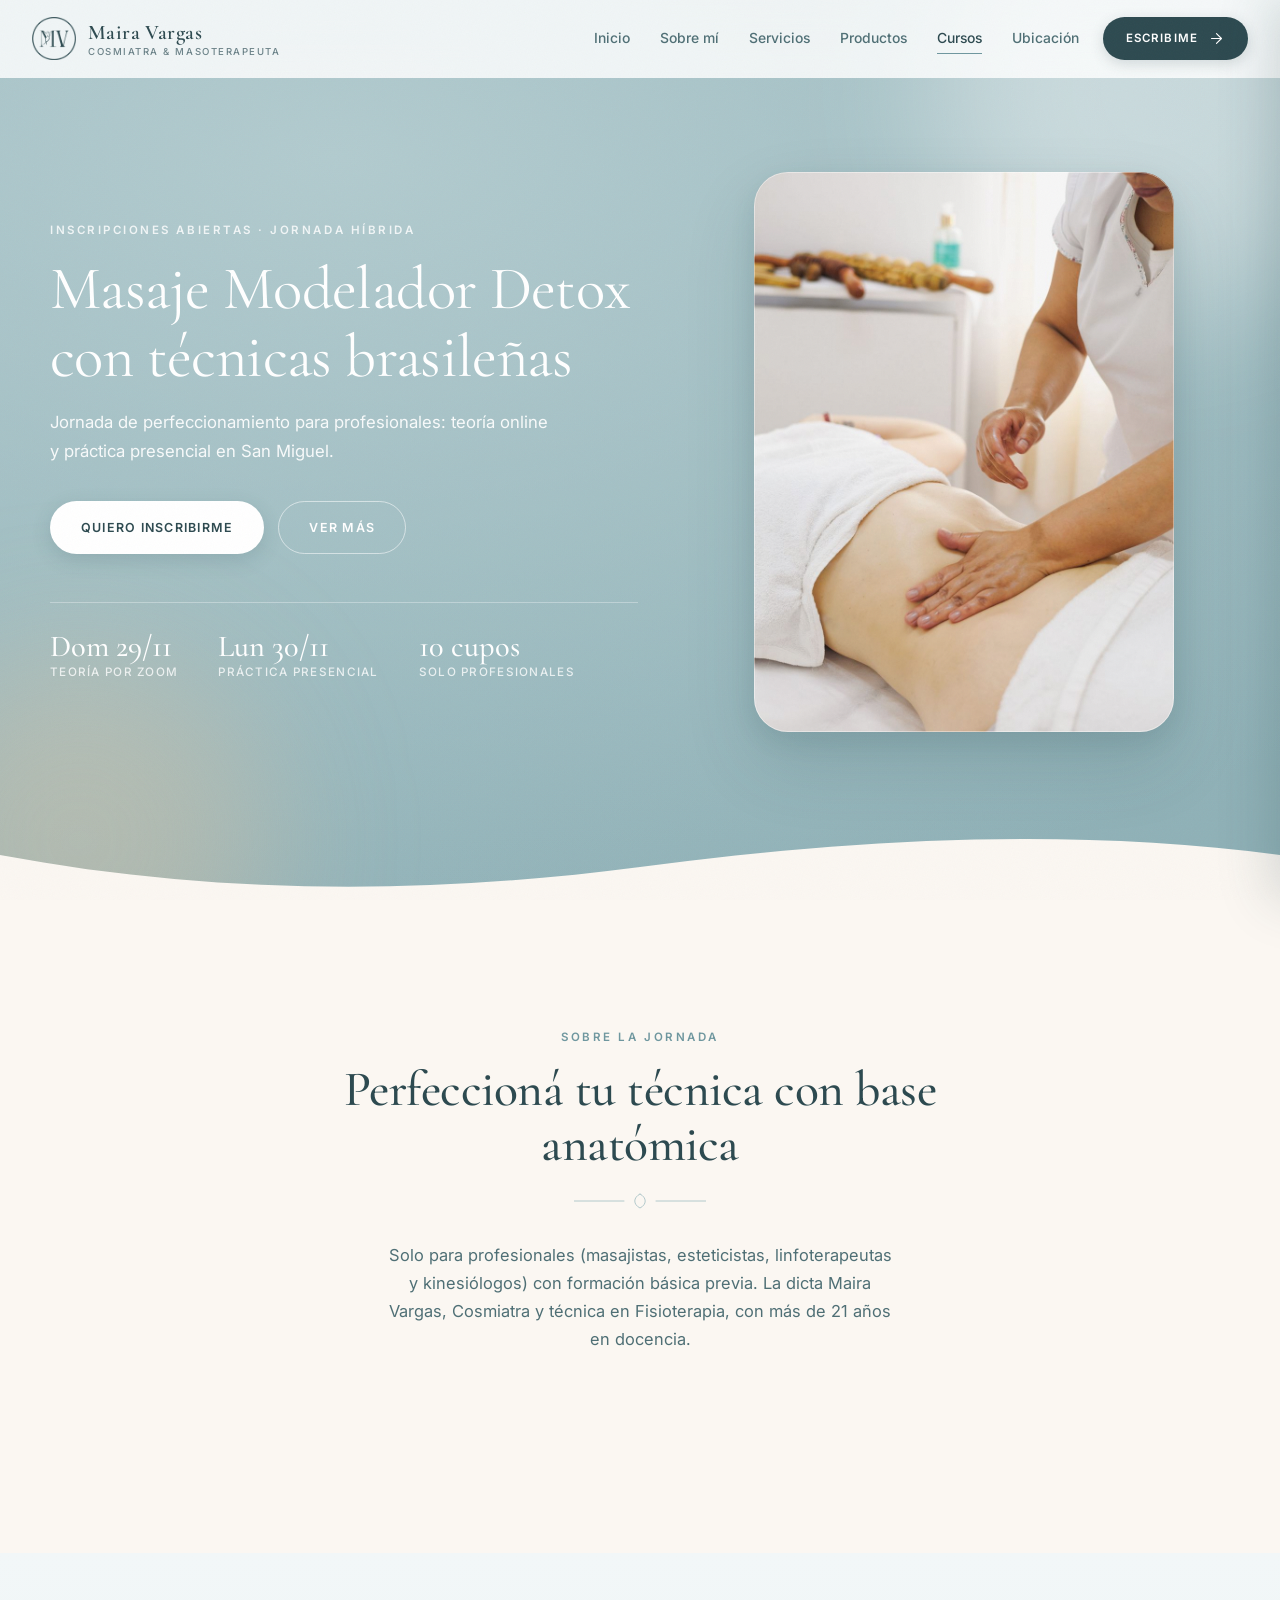
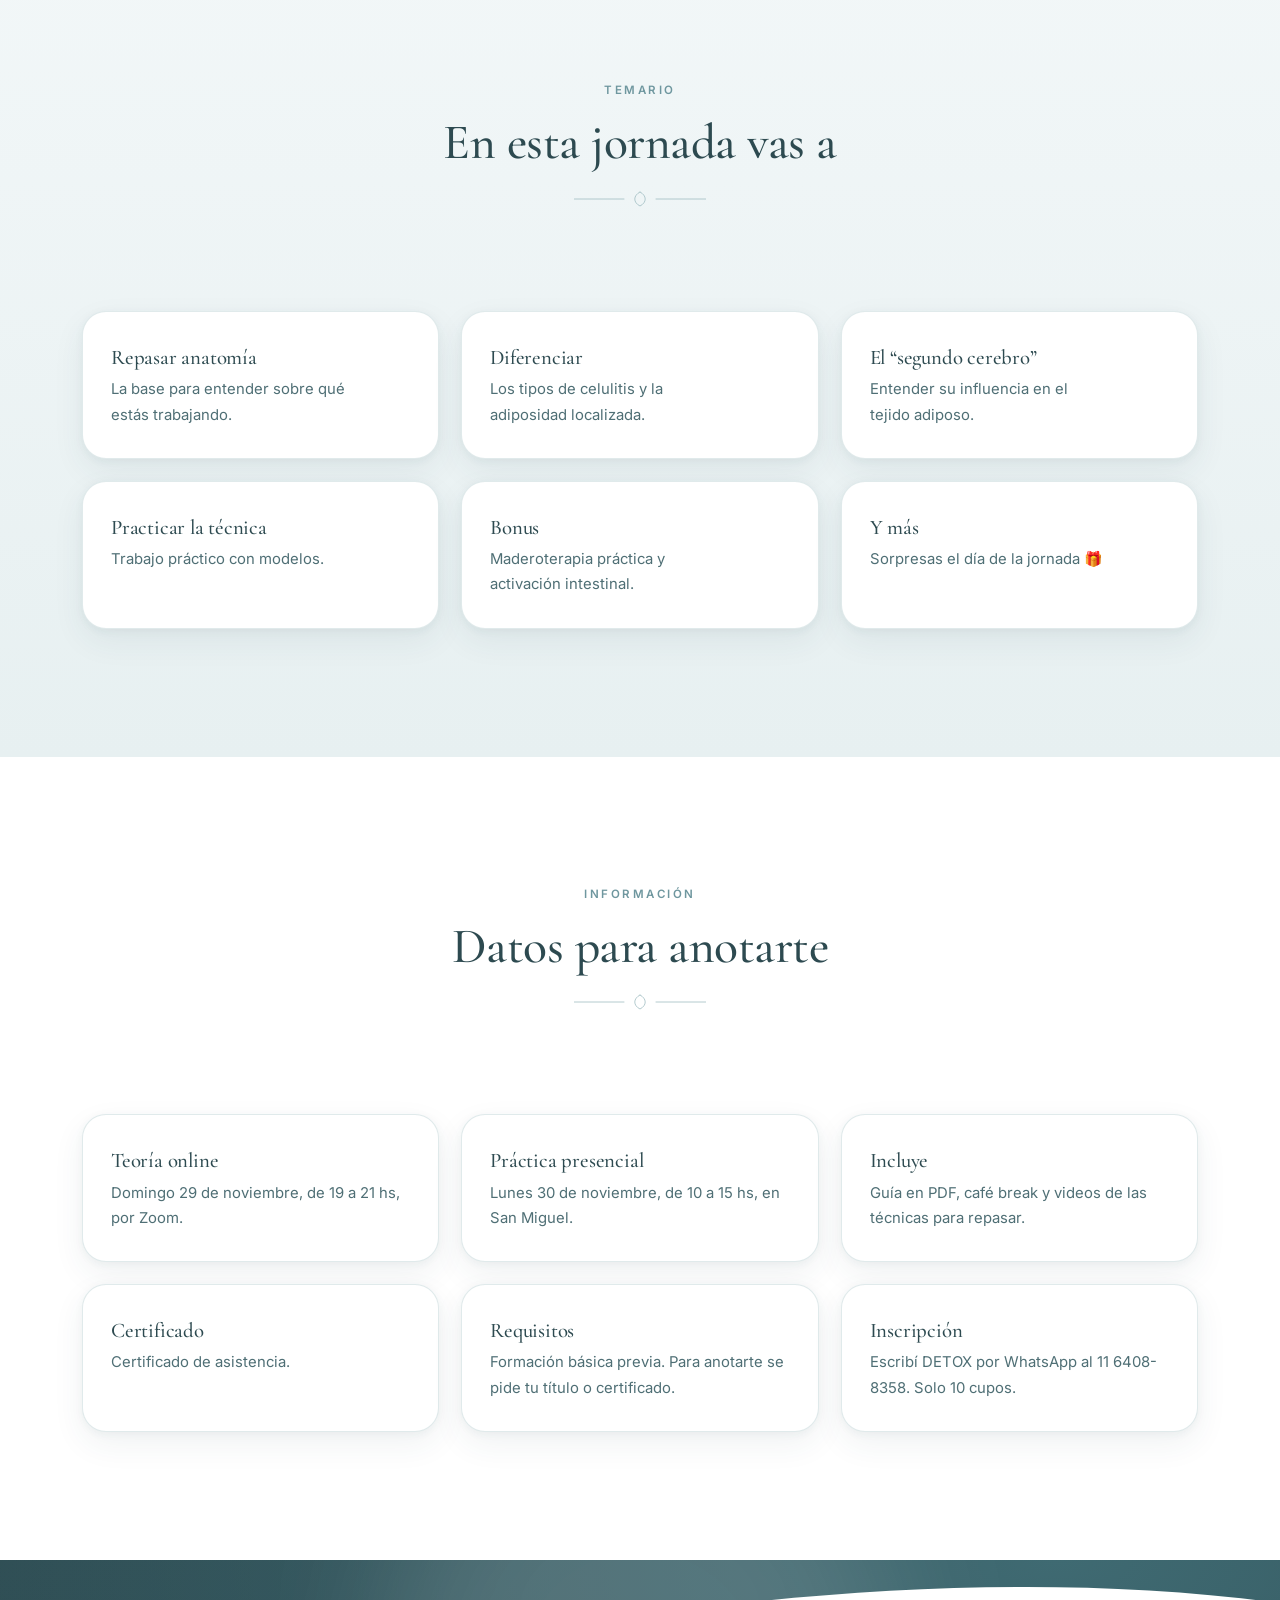
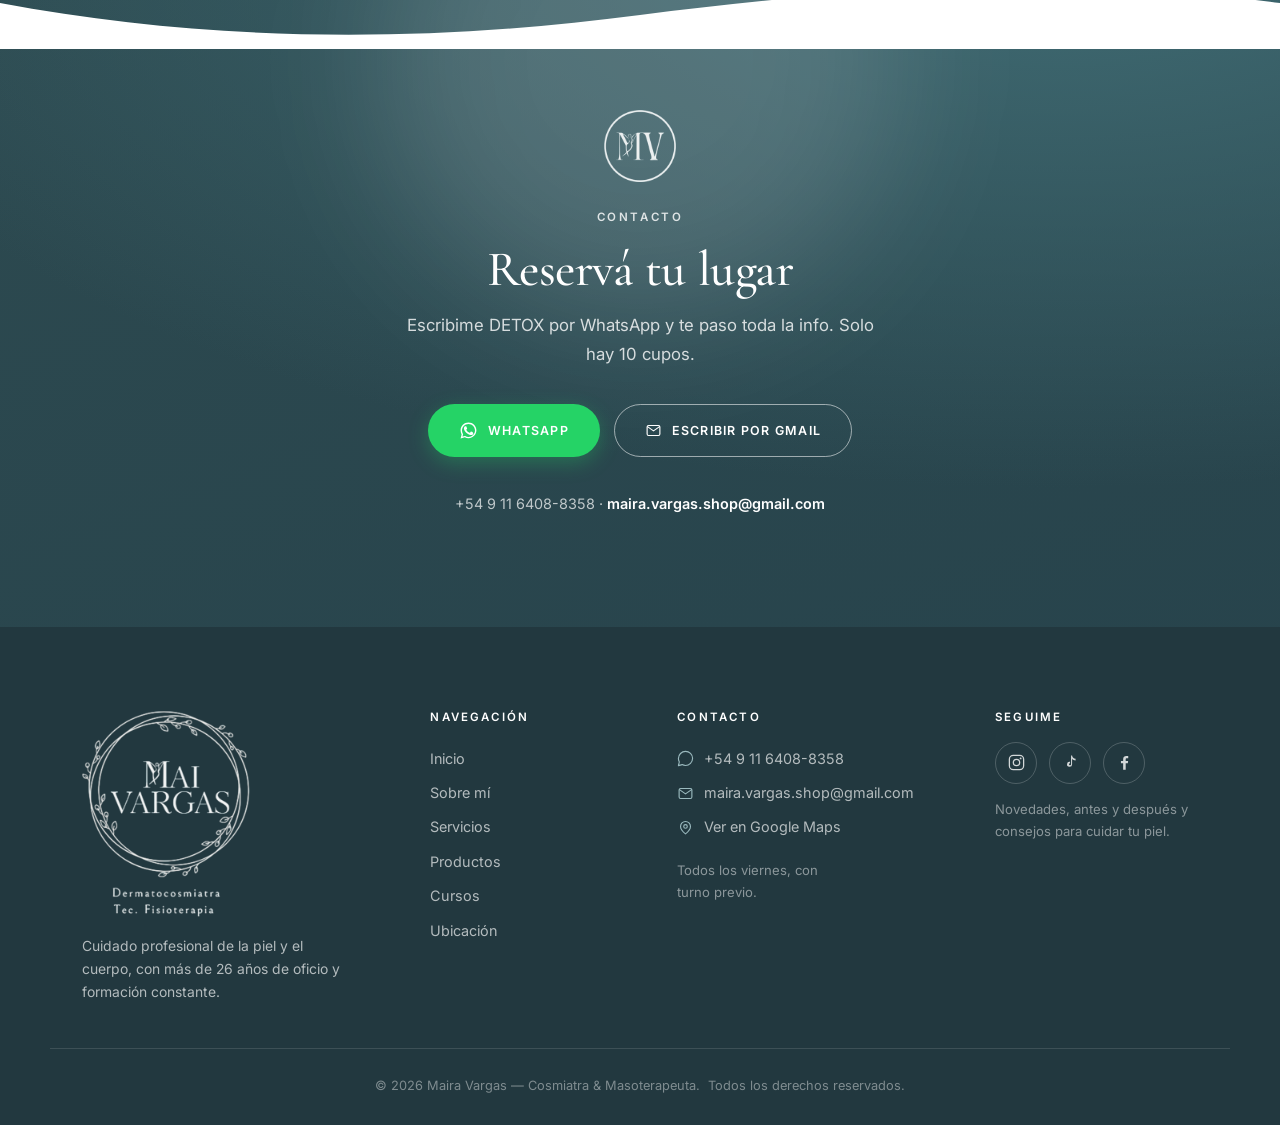
==== commit 7749cc45: "Usar la foto de masaje corporal en la pagina de cursos Reemplaza la foto facial en la portada del cu" ====
--- a/Frontend/cursos.html
+++ b/Frontend/cursos.html
@@ -18,7 +18,9 @@
     <meta property="og:url" content="https://mairavargas.netlify.app/cursos" />
     <meta property="og:title" content="Inscripciones abiertas: Masaje Modelador Detox" />
     <meta property="og:description" content="Jornada híbrida para profesionales: teoría por Zoom el 29/11 y práctica en San Miguel el 30/11. Solo 10 cupos." />
-    <meta property="og:image" content="https://mairavargas.netlify.app/assets/logo/og.png" />
+    <meta property="og:image" content="https://mairavargas.netlify.app/assets/images/curso-detox-og.jpg" />
+    <meta property="og:image:width" content="1200" />
+    <meta property="og:image:height" content="630" />
     <meta property="og:locale" content="es_AR" />
     <meta name="twitter:card" content="summary_large_image" />
 
@@ -199,10 +201,9 @@
 
           <div class="hero__figura animar animar--der">
             <div class="marco" data-parallax="0.05">
-              <!-- Foto provisoria: cambiar por la del curso -->
               <img
-                src="assets/images/servicios-tratamiento.jpg"
-                alt="Tratamiento profesional en camilla"
+                src="assets/images/curso-detox.jpg"
+                alt="Masaje corporal en camilla, con elementos de maderoterapia al fondo"
                 width="900"
                 height="1350"
                 fetchpriority="high"
--- a/Frontend/css/style.css
+++ b/Frontend/css/style.css
@@ -650,6 +650,11 @@
   margin-bottom: 1.1rem;
 }
 
+/* Página de cursos: sin arco arriba, para no recortar a quien da el masaje */
+.hero--curso .marco {
+  border-radius: var(--r-grande);
+}
+
 /* Página de cursos: el nombre del curso suele ser largo */
 .hero--curso h1 {
   font-size: clamp(2.4rem, 5vw, 3.8rem);
